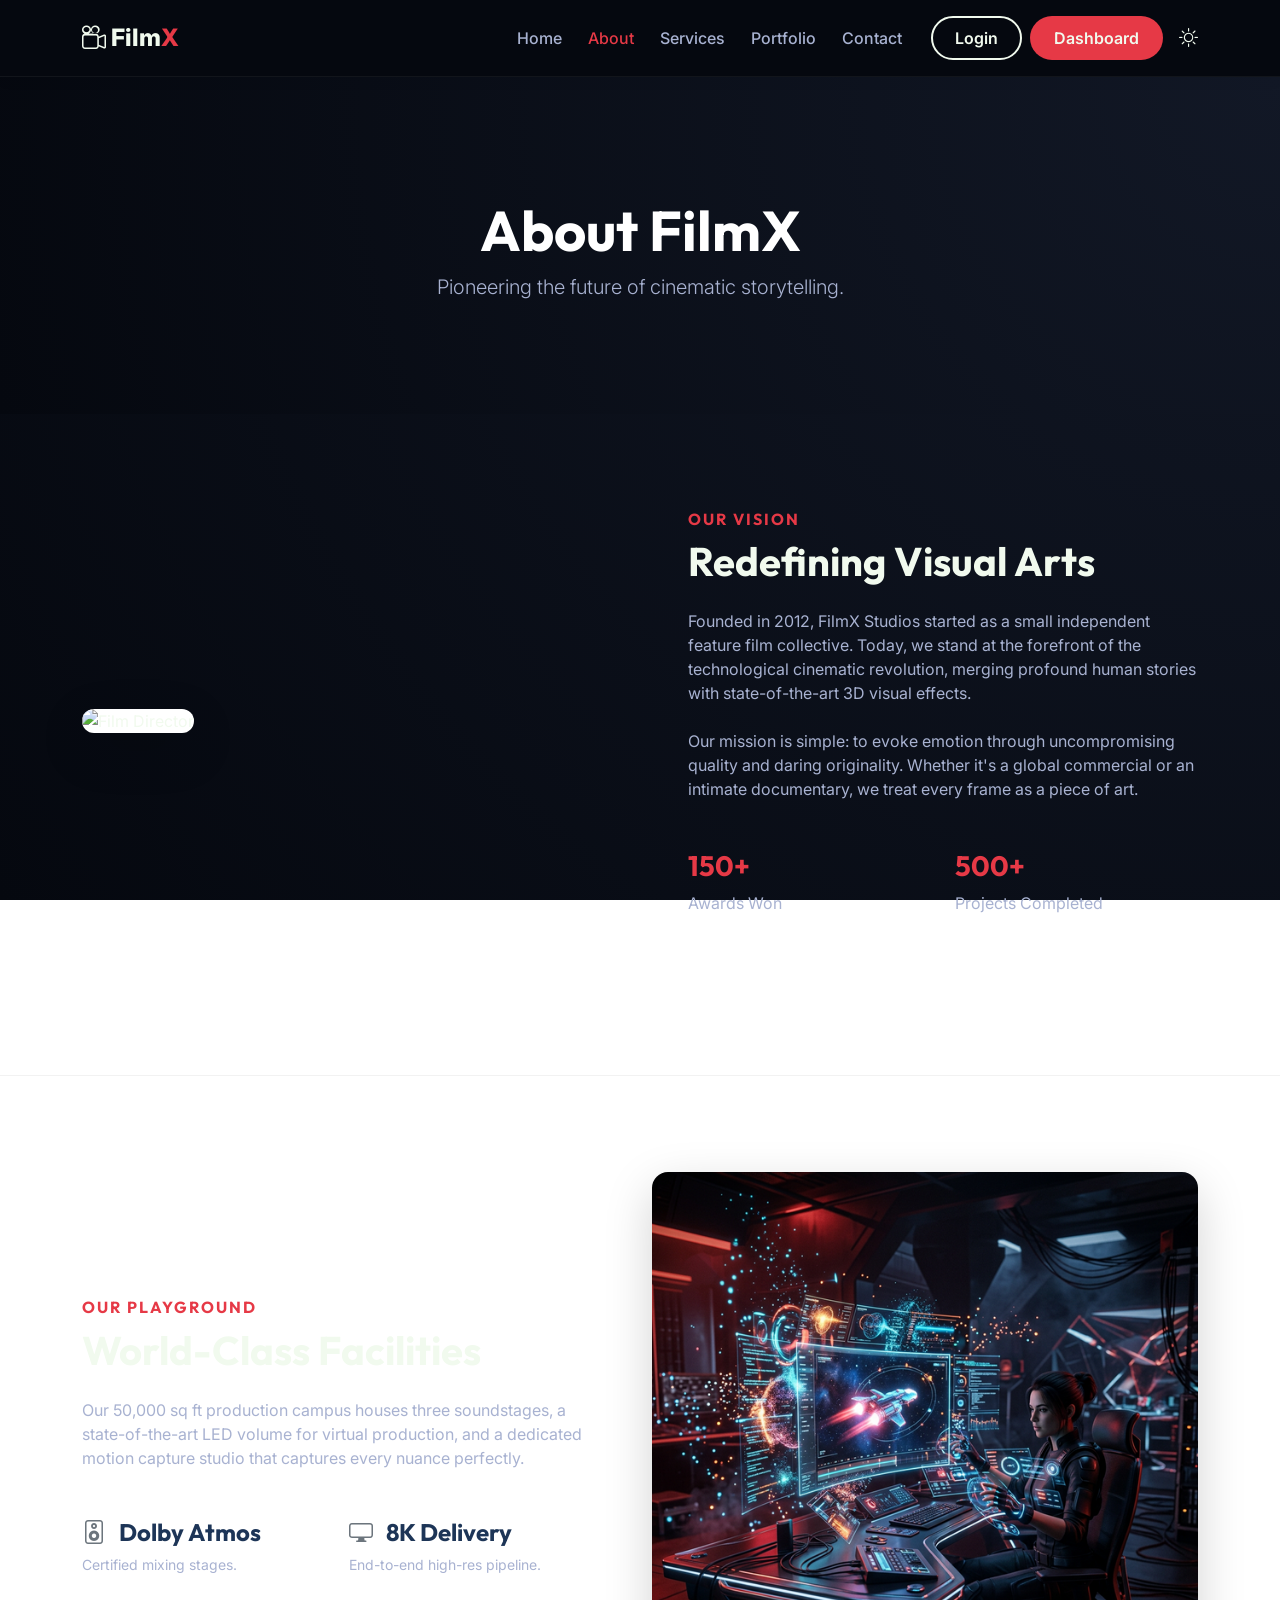
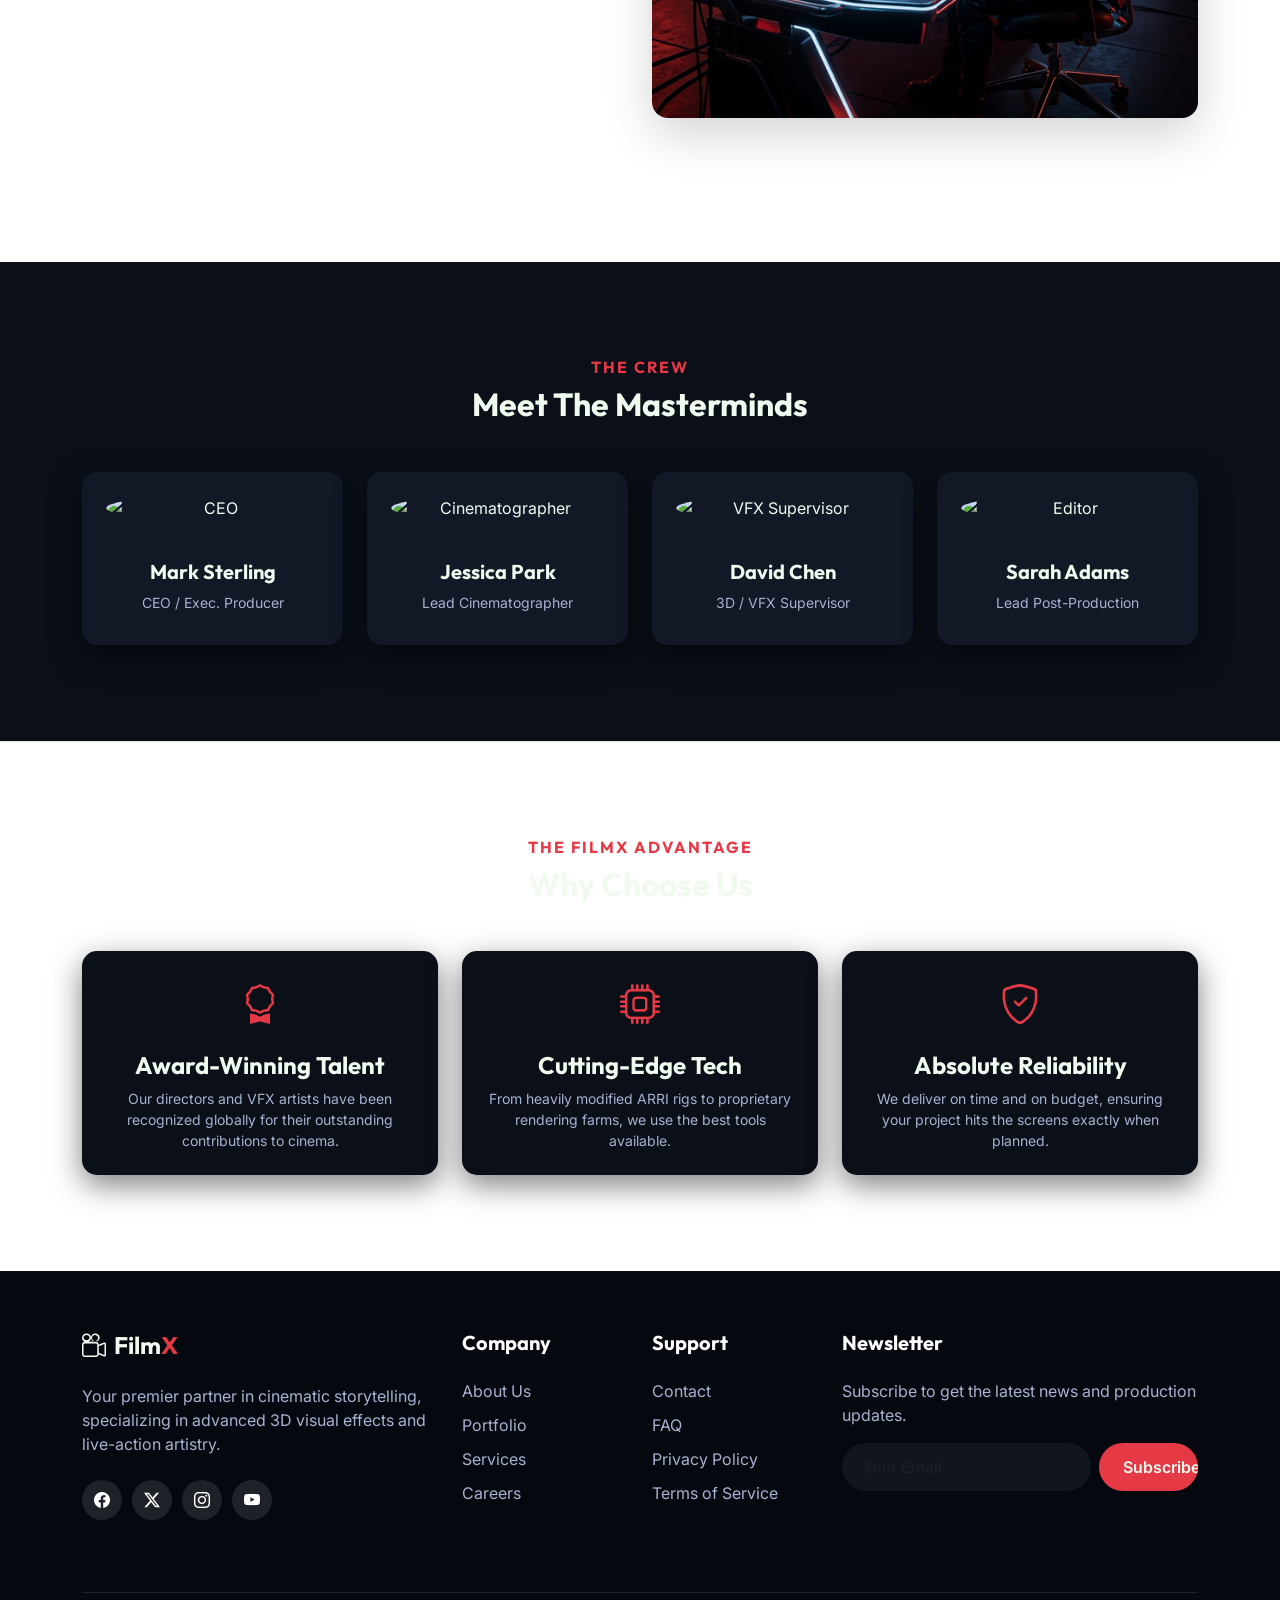
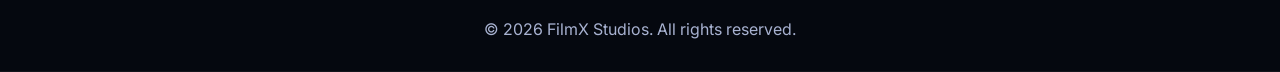
==== about.html @ af76c704 "first commit" ====
<!DOCTYPE html>
<html lang="en" dir="ltr">

<head>
    <meta charset="UTF-8">
    <meta name="viewport" content="width=device-width, initial-scale=1.0">
    <title>About Us - FilmX Studios</title>
    <!-- Bootstrap 5 CSS -->
    <link href="https://cdn.jsdelivr.net/npm/bootstrap@5.3.2/dist/css/bootstrap.min.css" rel="stylesheet">
    <!-- Bootstrap Icons -->
    <link rel="stylesheet" href="https://cdn.jsdelivr.net/npm/bootstrap-icons/font/bootstrap-icons.css">
    <!-- Google Fonts -->
    <link
        href="https://fonts.googleapis.com/css2?family=Inter:wght@400;500;600&family=Outfit:wght@500;700;800&display=swap"
        rel="stylesheet">
    <!-- Custom CSS -->
    <link rel="stylesheet" href="assets/css/style.css">
</head>

<body class="dark-mode">

    <!-- Navbar -->
    <nav class="navbar navbar-expand-lg sticky-top">
        <div class="container">
            <a class="navbar-brand" href="index.html">
                <i class="bi bi-camera-reels"></i> Film<span>X</span>
            </a>
            <button class="navbar-toggler" type="button" data-bs-toggle="offcanvas" data-bs-target="#mobileMenu"
                aria-controls="mobileMenu">
                <span class="navbar-toggler-icon"></span>
            </button>
            <div class="collapse navbar-collapse d-none d-lg-flex" id="navbarNav">
                <ul class="navbar-nav ms-auto align-items-center">
                    <li class="nav-item"><a class="nav-link" href="index.html">Home</a></li>
                    <li class="nav-item"><a class="nav-link active" href="about.html">About</a></li>
                    <li class="nav-item"><a class="nav-link" href="services.html">Services</a></li>
                    <li class="nav-item"><a class="nav-link" href="portfolio.html">Portfolio</a></li>
                    <li class="nav-item"><a class="nav-link" href="contact.html">Contact</a></li>
                    <li class="nav-item ms-3"><a class="btn btn-outline-main" href="login.html">Login</a></li>
                    <li class="nav-item ms-2"><a class="btn btn-main" href="dashboard.html">Dashboard</a></li>
                    <li class="nav-item ms-3">
                        <a id="themeToggle" title="Toggle Theme"><i class="bi bi-sun"></i></a>
                    </li>
                </ul>
            </div>
        </div>
    </nav>

    <!-- Mobile Menu -->
    <div class="offcanvas offcanvas-end" tabindex="-1" id="mobileMenu" aria-labelledby="mobileMenuLabel">
        <div class="offcanvas-header">
            <h5 class="offcanvas-title navbar-brand" id="mobileMenuLabel"><i class="bi bi-camera-reels"></i>
                Film<span>X</span></h5>
            <button type="button" class="btn-close text-reset" data-bs-dismiss="offcanvas" aria-label="Close"></button>
        </div>
        <div class="offcanvas-body">
            <ul class="navbar-nav align-items-start">
                <li class="nav-item w-100"><a class="nav-link" href="index.html">Home</a></li>
                <li class="nav-item w-100"><a class="nav-link active" href="about.html">About</a></li>
                <li class="nav-item w-100"><a class="nav-link" href="services.html">Services</a></li>
                <li class="nav-item w-100"><a class="nav-link" href="portfolio.html">Portfolio</a></li>
                <li class="nav-item w-100"><a class="nav-link" href="contact.html">Contact</a></li>
                <li class="nav-item w-100 mt-2"><a class="nav-link themeToggle" style="cursor:pointer;"><i
                            class="bi bi-sun me-2"></i> Toggle Theme</a></li>
                <li class="nav-item mt-4 w-100"><a class="btn btn-outline-main d-block w-100 mb-2"
                        href="login.html">Login</a></li>
                <li class="nav-item w-100"><a class="btn btn-main d-block w-100" href="dashboard.html">Dashboard</a>
                </li>
            </ul>
        </div>
    </div>

    <!-- Page Header -->
    <section class="py-5" style="background: var(--bg-gradient); color: white;">
        <div class="container py-5 text-center mt-4">
            <h1 class="display-4 fw-bold">About FilmX</h1>
            <p class="lead" style="color: #a8b2d1;">Pioneering the future of cinematic storytelling.</p>
        </div>
    </section>

    <!-- About Content -->
    <section class="py-5">
        <div class="container py-5">
            <div class="row align-items-center mb-5">
                <div class="col-lg-6 mb-4 mb-lg-0">
                    <img src="https://images.unsplash.com/photo-1598899134739-24c46f58b8c0?crop=entropy&cs=tinysrgb&fit=max&fm=jpg&ixid=M3wxMTc3M3wwfDF8c2VhcmNofDF8fGZpbG0lMjBkaXJlY3RvcnxlbnwwfHx8fDE3MTEzMDk1NTB8MA&ixlib=rb-4.0.3&q=80&w=600"
                        alt="Film Director" class="img-fluid rounded-4 shadow-lg card-3d w-100">
                </div>
                <div class="col-lg-6 ps-lg-5">
                    <h6 class="text-uppercase fw-bold" style="color: var(--secondary); letter-spacing: 2px;">Our Vision
                    </h6>
                    <h2 class="display-6 fw-bold mb-4">Redefining Visual Arts</h2>
                    <p class="mb-4 text-muted">
                        Founded in 2012, FilmX Studios started as a small independent feature film collective. Today, we
                        stand at the forefront of the technological cinematic revolution, merging profound human stories
                        with state-of-the-art 3D visual effects.
                    </p>
                    <p class="mb-4 text-muted">
                        Our mission is simple: to evoke emotion through uncompromising quality and daring originality.
                        Whether it's a global commercial or an intimate documentary, we treat every frame as a piece of
                        art.
                    </p>
                    <div class="row g-4 mt-2">
                        <div class="col-sm-6">
                            <h3 class="fw-bold" style="color: var(--secondary);">150+</h3>
                            <p class="text-muted">Awards Won</p>
                        </div>
                        <div class="col-sm-6">
                            <h3 class="fw-bold" style="color: var(--secondary);">500+</h3>
                            <p class="text-muted">Projects Completed</p>
                        </div>
                    </div>
                </div>
            </div>
        </div>
    </section>

    <!-- Studio Facilities Section -->
    <section class="py-5" style="border-top: 1px solid rgba(0,0,0,0.05);">
        <div class="container py-5">
            <div class="row align-items-center flex-row-reverse mb-5">
                <div class="col-lg-6 mb-4 mb-lg-0">
                    <img src="assets/images/vfx.png" alt="Studio Facilities"
                        class="img-fluid rounded-4 shadow-lg card-3d w-100">
                </div>
                <div class="col-lg-6 pe-lg-5">
                    <h6 class="text-uppercase fw-bold" style="color: var(--secondary); letter-spacing: 2px;">Our
                        Playground</h6>
                    <h2 class="display-6 fw-bold mb-4">World-Class Facilities</h2>
                    <p class="mb-4 text-muted">
                        Our 50,000 sq ft production campus houses three soundstages, a state-of-the-art LED volume for
                        virtual production, and a dedicated motion capture studio that captures every nuance perfectly.
                    </p>
                    <div class="row g-4 mt-2">
                        <div class="col-sm-6">
                            <h4 class="fw-bold" style="color: var(--text-dark);"><i
                                    class="bi bi-speaker fs-4 text-secondary me-2"></i> Dolby Atmos</h4>
                            <p class="text-muted small">Certified mixing stages.</p>
                        </div>
                        <div class="col-sm-6">
                            <h4 class="fw-bold" style="color: var(--text-dark);"><i
                                    class="bi bi-display fs-4 text-secondary me-2"></i> 8K Delivery</h4>
                            <p class="text-muted small">End-to-end high-res pipeline.</p>
                        </div>
                    </div>
                </div>
            </div>
        </div>
    </section>

    <!-- Team Section -->
    <section class="py-5 bg-light-custom">
        <div class="container py-5">
            <div class="text-center mb-5">
                <h6 class="text-uppercase fw-bold" style="color: var(--secondary); letter-spacing: 2px;">The Crew</h6>
                <h2 class="fw-bold">Meet The Masterminds</h2>
            </div>
            <div class="row g-4">
                <div class="col-md-3 col-sm-6">
                    <div class="card card-3d h-100 text-center border-0">
                        <img src="https://images.unsplash.com/photo-1507003211169-0a1dd7228f2d?ixlib=rb-1.2.1&auto=format&fit=facearea&facepad=2&w=256&h=256&q=80"
                            class="card-img-top p-4 rounded-circle" alt="CEO">
                        <div class="card-body">
                            <h5 class="fw-bold">Mark Sterling</h5>
                            <p class="text-muted small">CEO / Exec. Producer</p>
                        </div>
                    </div>
                </div>
                <div class="col-md-3 col-sm-6">
                    <div class="card card-3d h-100 text-center border-0">
                        <img src="https://images.unsplash.com/photo-1438761681033-6461ffad8d80?ixlib=rb-1.2.1&auto=format&fit=facearea&facepad=2&w=256&h=256&q=80"
                            class="card-img-top p-4 rounded-circle" alt="Cinematographer">
                        <div class="card-body">
                            <h5 class="fw-bold">Jessica Park</h5>
                            <p class="text-muted small">Lead Cinematographer</p>
                        </div>
                    </div>
                </div>
                <div class="col-md-3 col-sm-6">
                    <div class="card card-3d h-100 text-center border-0">
                        <img src="https://images.unsplash.com/photo-1500648767791-00dcc994a43e?ixlib=rb-1.2.1&auto=format&fit=facearea&facepad=2&w=256&h=256&q=80"
                            class="card-img-top p-4 rounded-circle" alt="VFX Supervisor">
                        <div class="card-body">
                            <h5 class="fw-bold">David Chen</h5>
                            <p class="text-muted small">3D / VFX Supervisor</p>
                        </div>
                    </div>
                </div>
                <div class="col-md-3 col-sm-6">
                    <div class="card card-3d h-100 text-center border-0">
                        <img src="https://images.unsplash.com/photo-1544005313-94ddf0286df2?ixlib=rb-1.2.1&auto=format&fit=facearea&facepad=2&w=256&h=256&q=80"
                            class="card-img-top p-4 rounded-circle" alt="Editor">
                        <div class="card-body">
                            <h5 class="fw-bold">Sarah Adams</h5>
                            <p class="text-muted small">Lead Post-Production</p>
                        </div>
                    </div>
                </div>
            </div>
        </div>
    </section>

    <!-- Why Choose Us -->
    <section class="py-5 border-top" style="border-color: rgba(0,0,0,0.05);">
        <div class="container py-5 text-center">
            <h6 class="text-uppercase fw-bold" style="color: var(--secondary); letter-spacing: 2px;">The FilmX Advantage
            </h6>
            <h2 class="fw-bold mb-5">Why Choose Us</h2>
            <div class="row g-4 justify-content-center">
                <div class="col-md-4">
                    <div class="card card-3d p-4 border-0 h-100 bg-light-custom">
                        <i class="bi bi-award fs-1 mb-3" style="color: var(--secondary);"></i>
                        <h4 class="fw-bold">Award-Winning Talent</h4>
                        <p class="text-muted small mb-0">Our directors and VFX artists have been recognized globally for
                            their outstanding contributions to cinema.</p>
                    </div>
                </div>
                <div class="col-md-4">
                    <div class="card card-3d p-4 border-0 h-100 bg-light-custom">
                        <i class="bi bi-cpu fs-1 mb-3" style="color: var(--secondary);"></i>
                        <h4 class="fw-bold">Cutting-Edge Tech</h4>
                        <p class="text-muted small mb-0">From heavily modified ARRI rigs to proprietary rendering farms,
                            we use the best tools available.</p>
                    </div>
                </div>
                <div class="col-md-4">
                    <div class="card card-3d p-4 border-0 h-100 bg-light-custom">
                        <i class="bi bi-shield-check fs-1 mb-3" style="color: var(--secondary);"></i>
                        <h4 class="fw-bold">Absolute Reliability</h4>
                        <p class="text-muted small mb-0">We deliver on time and on budget, ensuring your project hits
                            the screens exactly when planned.</p>
                    </div>
                </div>
            </div>
        </div>
    </section>

    <!-- Footer -->
    <footer class="footer">
        <div class="container">
            <div class="row g-4">
                <div class="col-lg-4 col-md-6 mb-4">
                    <h4 class="fw-bold mb-4" style="color: var(--tertiary);">
                        <i class="bi bi-camera-reels me-2"></i>Film<span style="color: var(--secondary);">X</span>
                    </h4>
                    <p class="mb-4" style="color: #a8b2d1;">Your premier partner in cinematic storytelling, specializing
                        in advanced 3D visual effects and live-action artistry.</p>
                    <div class="d-flex">
                        <a href="#" class="social-icon"><i class="bi bi-facebook"></i></a>
                        <a href="#" class="social-icon"><i class="bi bi-twitter-x"></i></a>
                        <a href="#" class="social-icon"><i class="bi bi-instagram"></i></a>
                        <a href="#" class="social-icon"><i class="bi bi-youtube"></i></a>
                    </div>
                </div>
                <div class="col-lg-2 col-md-6 mb-4">
                    <h5 class="fw-bold mb-4 text-white">Company</h5>
                    <a href="about.html" class="footer-link d-block">About Us</a>
                    <a href="portfolio.html" class="footer-link d-block">Portfolio</a>
                    <a href="services.html" class="footer-link d-block">Services</a>
                    <a href="#" class="footer-link d-block">Careers</a>
                </div>
                <div class="col-lg-2 col-md-6 mb-4">
                    <h5 class="fw-bold mb-4 text-white">Support</h5>
                    <a href="contact.html" class="footer-link d-block">Contact</a>
                    <a href="#" class="footer-link d-block">FAQ</a>
                    <a href="#" class="footer-link d-block">Privacy Policy</a>
                    <a href="#" class="footer-link d-block">Terms of Service</a>
                </div>
                <div class="col-lg-4 col-md-6 mb-4">
                    <h5 class="fw-bold mb-4 text-white">Newsletter</h5>
                    <p style="color: #a8b2d1;">Subscribe to get the latest news and production updates.</p>
                    <form class="d-flex gap-2">
                        <input type="email" class="form-control rounded-pill border-0" placeholder="Your Email">
                        <button type="submit" class="btn btn-main">Subscribe</button>
                    </form>
                </div>
            </div>
            <div class="border-top mt-5 pt-4 text-center" style="border-color: rgba(255,255,255,0.1) !important;">
                <p class="mb-0" style="color: #a8b2d1;">&copy; 2026 FilmX Studios. All rights reserved.</p>
            </div>
        </div>
    </footer>

    <!-- Back to Top Button -->
    <button id="backToTop" title="Go to top"><i class="bi bi-arrow-up"></i></button>

    <!-- Bootstrap 5 JS Bundle & Scripts -->
    <script src="https://cdn.jsdelivr.net/npm/bootstrap@5.3.2/dist/js/bootstrap.bundle.min.js"></script>
    <script src="assets/js/script.js"></script>
</body>

</html>
---- assets/css/style.css ----
:root {
  /* 3 Core Colors */
  --primary: #0d1b2a;
  --secondary: #e63946;
  --tertiary: #f1faee;

  --text-dark: #1d3557;
  --text-light: #f1faee;

  /* Background gradients for 3D depth */
  --bg-gradient: radial-gradient(circle at top right, #121826, #05080f);
}

body {
  font-family: 'Inter', 'Roboto', sans-serif;
  background-color: #f4f6f9;
  color: var(--text-dark);
  transition: background-color 0.3s, color 0.3s;
  overflow-x: hidden;
}

/* Dark Mode */
body.dark-mode {
  background: var(--bg-gradient);
  background-attachment: fixed;
  color: var(--text-light);
}

body.dark-mode .bg-light-custom {
  background-color: #0a0f18 !important;
}

body.dark-mode .card {
  background-color: #121826;
  color: var(--text-light);
  border: 1px solid rgba(255, 255, 255, 0.05);
  box-shadow: 0 10px 30px rgba(0, 0, 0, 0.5);
}

body.dark-mode .navbar,
body.dark-mode .footer {
  background-color: #05080f !important;
  border-bottom: 1px solid rgba(255, 255, 255, 0.05);
}

body.dark-mode .text-muted {
  color: #a8b2d1 !important;
}

/* Typography elements */
h1,
h2,
h3,
h4,
h5,
h6 {
  font-family: 'Outfit', sans-serif;
  font-weight: 700;
}

/* Reusable Buttons */
.btn-main {
  background-color: var(--secondary);
  color: var(--text-light);
  padding: 10px 24px;
  border-radius: 50px;
  font-weight: 600;
  border: none;
  transition: all 0.3s ease;
  position: relative;
  overflow: hidden;
  z-index: 1;
}

.btn-main::before {
  content: '';
  position: absolute;
  top: 0;
  left: 0;
  width: 0%;
  height: 100%;
  background: rgba(0, 0, 0, 0.2);
  transition: width 0.3s ease;
  z-index: -1;
}

.btn-main:hover::before {
  width: 100%;
}

.btn-main:hover {
  color: #fff;
  transform: translateY(-2px);
  box-shadow: 0 4px 15px rgba(230, 57, 70, 0.4);
}

.btn-outline-main {
  border: 2px solid var(--secondary);
  color: var(--secondary);
  padding: 8px 22px;
  border-radius: 50px;
  font-weight: 600;
  transition: all 0.3s ease;
  background: transparent;
}

.btn-outline-main:hover {
  background-color: var(--secondary);
  color: #fff;
  transform: translateY(-2px);
  box-shadow: 0 4px 15px rgba(230, 57, 70, 0.3);
}

body.dark-mode .btn-outline-main {
  color: var(--tertiary);
  border-color: var(--tertiary);
}

body.dark-mode .btn-outline-main:hover {
  background-color: var(--tertiary);
  color: var(--primary);
  box-shadow: 0 4px 15px rgba(241, 250, 238, 0.2);
}

/* Navbar */
.navbar {
  padding: 15px 0;
  background-color: #fff;
  box-shadow: 0 2px 15px rgba(0, 0, 0, 0.05);
  transition: all 0.3s ease;
}

.navbar-brand {
  font-size: 1.5rem;
  font-weight: 800;
  color: var(--primary) !important;
}

.navbar-brand span {
  color: var(--secondary);
}

body.dark-mode .navbar-brand {
  color: var(--tertiary) !important;
}

.nav-link {
  font-weight: 500;
  margin: 0 5px;
  color: var(--primary);
  transition: color 0.3s;
}

.nav-link:hover,
.nav-link.active {
  color: var(--secondary) !important;
}

body.dark-mode .nav-link {
  color: #a8b2d1;
}

body.dark-mode .nav-link:hover,
body.dark-mode .nav-link.active {
  color: var(--secondary) !important;
}

#themeToggle {
  cursor: pointer;
  font-size: 1.2rem;
  color: var(--primary);
  transition: transform 0.3s;
}

#themeToggle:hover {
  transform: scale(1.1);
}

body.dark-mode #themeToggle {
  color: var(--tertiary);
}

/* Offcanvas Mobile Menu */
.offcanvas {
  background-color: var(--tertiary);
}

body.dark-mode .offcanvas {
  background-color: var(--primary);
}

/* Hero Section */
.hero-section {
  position: relative;
  height: 100vh;
  min-height: 600px;
  display: flex;
  align-items: center;
  justify-content: center;
  color: white;
  text-align: center;
  overflow: hidden;
}

.hero-bg-video {
  position: absolute;
  top: 50%;
  left: 50%;
  min-width: 100%;
  min-height: 100%;
  width: auto;
  height: auto;
  transform: translate(-50%, -50%);
  z-index: -2;
  object-fit: cover;
}

.hero-overlay {
  position: absolute;
  top: 0;
  left: 0;
  width: 100%;
  height: 100%;
  background: linear-gradient(to bottom, rgba(13, 27, 42, 0.7), rgba(13, 27, 42, 0.9));
  z-index: -1;
}

.hero-content h1 {
  font-size: 4rem;
  font-weight: 800;
  text-shadow: 0 4px 20px rgba(0, 0, 0, 0.5);
  margin-bottom: 20px;
  background: linear-gradient(90deg, #fff, #a8b2d1);
  -webkit-background-clip: text;
  -webkit-text-fill-color: transparent;
}

.hero-content p {
  font-size: 1.25rem;
  margin-bottom: 30px;
  max-width: 700px;
  margin-left: auto;
  margin-right: auto;
  opacity: 0.9;
}

/* 3D Cards */
.card-3d {
  border: none;
  border-radius: 15px;
  overflow: hidden;
  transition: transform 0.4s cubic-bezier(0.175, 0.885, 0.32, 1.275), box-shadow 0.4s;
  background: #fff;
  box-shadow: 0 10px 30px rgba(0, 0, 0, 0.05);
  transform-style: preserve-3d;
}

.card-3d:hover {
  transform: translateY(-10px) rotateX(2deg) rotateY(2deg);
  box-shadow: 0 20px 40px rgba(0, 0, 0, 0.15);
}

body.dark-mode .card-3d:hover {
  box-shadow: 0 20px 40px rgba(0, 0, 0, 0.6), 0 0 20px rgba(230, 57, 70, 0.2);
}

.card-img-wrapper {
  overflow: hidden;
}

.card-img-wrapper img {
  width: 100%;
  height: 250px;
  object-fit: cover;
  transition: transform 0.5s ease;
}

.card-3d:hover .card-img-wrapper img {
  transform: scale(1.1);
}

/* Feature Icon */
.feature-icon-wrapper {
  width: 80px;
  height: 80px;
  border-radius: 50%;
  background: rgba(230, 57, 70, 0.1);
  display: flex;
  align-items: center;
  justify-content: center;
  margin: 0 auto 20px;
  font-size: 2rem;
  color: var(--secondary);
  transition: all 0.3s;
}

.card-3d:hover .feature-icon-wrapper {
  background: var(--secondary);
  color: #fff;
  transform: rotateY(180deg);
}

/* Footer */
.footer {
  background-color: var(--primary);
  color: var(--text-light);
  padding: 60px 0 30px;
}

.footer-link {
  color: #a8b2d1;
  text-decoration: none;
  transition: color 0.3s, transform 0.3s;
  display: inline-block;
  margin-bottom: 10px;
}

.footer-link:hover {
  color: var(--secondary);
  transform: translateX(5px);
}

.social-icon {
  width: 40px;
  height: 40px;
  border-radius: 50%;
  background: rgba(255, 255, 255, 0.1);
  display: inline-flex;
  align-items: center;
  justify-content: center;
  color: #fff;
  text-decoration: none;
  transition: all 0.3s;
  margin-right: 10px;
}

.social-icon:hover {
  background: var(--secondary);
  color: #fff;
  transform: translateY(-3px);
}

/* Back to Top */
#backToTop {
  position: fixed;
  bottom: 30px;
  right: 30px;
  width: 50px;
  height: 50px;
  border-radius: 50%;
  background-color: var(--secondary);
  color: #fff;
  border: none;
  font-size: 1.5rem;
  display: none;
  align-items: center;
  justify-content: center;
  cursor: pointer;
  z-index: 999;
  box-shadow: 0 4px 15px rgba(230, 57, 70, 0.4);
  transition: all 0.3s;
}

#backToTop:hover {
  transform: translateY(-5px);
  box-shadow: 0 6px 20px rgba(230, 57, 70, 0.6);
}

/* Auth Pages */
.auth-wrapper {
  min-height: 100vh;
  display: flex;
  align-items: center;
  justify-content: center;
  background-size: cover;
  background-position: center;
  position: relative;
}

.auth-wrapper::before {
  content: '';
  position: absolute;
  top: 0;
  left: 0;
  right: 0;
  bottom: 0;
  background: rgba(13, 27, 42, 0.85);
  /* strict primary color overlay */
}

.auth-card {
  position: relative;
  z-index: 1;
  background: rgba(255, 255, 255, 0.1);
  backdrop-filter: blur(15px);
  -webkit-backdrop-filter: blur(15px);
  border: 1px solid rgba(255, 255, 255, 0.2);
  border-radius: 20px;
  padding: 40px;
  width: 100%;
  max-width: 450px;
  color: #fff;
}

/* Inputs */
.form-control {
  padding: 12px 20px;
  border-radius: 50px;
  border: 1px solid #ddd;
}

body.dark-mode .form-control {
  background-color: rgba(255, 255, 255, 0.05);
  border-color: rgba(255, 255, 255, 0.1);
  color: #fff;
}

body.dark-mode .form-control:focus {
  background-color: rgba(255, 255, 255, 0.1);
  color: #fff;
  border-color: var(--secondary);
  box-shadow: 0 0 0 0.25rem rgba(230, 57, 70, 0.25);
}

/* Animations */
@keyframes fadeInUp {
  from {
    opacity: 0;
    transform: translateY(30px);
  }

  to {
    opacity: 1;
    transform: translateY(0);
  }
}

.animate-up {
  animation: fadeInUp 0.8s ease forwards;
}

/* Custom bg-light */
.bg-light-custom {
  background-color: #ffffff;
}

/* --- Dashboard Specific Glassmorphism --- */
.glass-card {
  background: rgba(255, 255, 255, 0.03);
  backdrop-filter: blur(16px);
  -webkit-backdrop-filter: blur(16px);
  border: 1px solid rgba(255, 255, 255, 0.08);
  border-radius: 24px;
  box-shadow: 0 8px 32px rgba(0, 0, 0, 0.2);
  position: relative;
  overflow: hidden;
  transition: all 0.4s cubic-bezier(0.175, 0.885, 0.32, 1.275);
}

.glass-card::before {
  content: "";
  position: absolute;
  top: 0;
  left: -50%;
  width: 100%;
  height: 100%;
  background: linear-gradient(to right, rgba(255, 255, 255, 0) 0%, rgba(255, 255, 255, 0.05) 50%, rgba(255, 255, 255, 0) 100%);
  transform: skewX(-25deg);
  transition: all 0.6s ease;
  z-index: 0;
}

.glass-card:hover {
  transform: translateY(-5px);
  border-color: rgba(230, 57, 70, 0.4);
  box-shadow: 0 15px 40px rgba(230, 57, 70, 0.15);
}

.glass-card:hover::before {
  left: 150%;
}

.glass-card>* {
  position: relative;
  z-index: 1;
}

/* Neon Icon Glow */
.neon-icon-wrapper {
  width: 50px;
  height: 50px;
  border-radius: 12px;
  display: flex;
  align-items: center;
  justify-content: center;
  font-size: 1.5rem;
  background: rgba(255, 255, 255, 0.05);
  box-shadow: inset 0 0 10px rgba(255, 255, 255, 0.05), 0 0 15px currentColor;
  border: 1px solid rgba(255, 255, 255, 0.1);
}

/* Glass Table */
.dash-table {
  border-collapse: separate;
  border-spacing: 0 12px;
}

.dash-table thead th {
  border: none;
  font-weight: 600;
  text-transform: uppercase;
  letter-spacing: 1px;
  font-size: 0.85rem;
}

.dash-table tbody tr {
  background: rgba(255, 255, 255, 0.02);
  transition: all 0.3s ease;
}

.dash-table tbody tr:hover {
  background: rgba(255, 255, 255, 0.06);
  transform: scale(1.01);
  box-shadow: 0 5px 15px rgba(0, 0, 0, 0.2);
}

.dash-table tbody td {
  border: none;
  padding: 18px 20px;
  vertical-align: middle;
}

.dash-table tbody td:first-child {
  border-top-left-radius: 16px;
  border-bottom-left-radius: 16px;
}

.dash-table tbody td:last-child {
  border-top-right-radius: 16px;
  border-bottom-right-radius: 16px;
}

/* Dash Timeline */
.dash-timeline {
  position: relative;
  padding-left: 30px;
}

.dash-timeline::before {
  content: "";
  position: absolute;
  left: 7px;
  top: 5px;
  bottom: 5px;
  width: 2px;
  background: rgba(255, 255, 255, 0.1);
  border-radius: 2px;
}

.dash-timeline-item {
  position: relative;
  margin-bottom: 25px;
}

.dash-timeline-item:last-child {
  margin-bottom: 0;
}

.dash-timeline-item::before {
  content: "";
  position: absolute;
  left: -28px;
  top: 4px;
  width: 12px;
  height: 12px;
  border-radius: 50%;
  background: var(--tertiary);
  border: 2px solid currentColor;
  box-shadow: 0 0 10px currentColor;
  z-index: 1;
}

/* Dashboard Sidebar */
.sidebar {
  min-height: calc(100vh - 76px);
  background-color: #ffffff;
  border-right: 1px solid rgba(0, 0, 0, 0.05);
}

body.dark-mode .sidebar {
  background-color: #0a0f18;
  border-right: 1px solid rgba(255, 255, 255, 0.05);
}

.sidebar-menu a {
  padding: 12px 20px;
  display: block;
  color: var(--text-dark);
  text-decoration: none;
  font-weight: 500;
  transition: all 0.3s;
  border-radius: 8px;
  margin-bottom: 5px;
}

body.dark-mode .sidebar-menu a {
  color: #a8b2d1;
}

.sidebar-menu a:hover,
.sidebar-menu a.active {
  background-color: rgba(230, 57, 70, 0.1);
  color: var(--secondary);
}

/* Responsive adjustments */
@media (max-width: 768px) {
  .hero-content h1 {
    font-size: 2.5rem;
  }

  .auth-card {
    padding: 30px 20px;
  }

  .sidebar {
    min-height: auto;
    border-right: none;
    border-bottom: 1px solid rgba(0, 0, 0, 0.05);
    margin-bottom: 20px;
  }
}
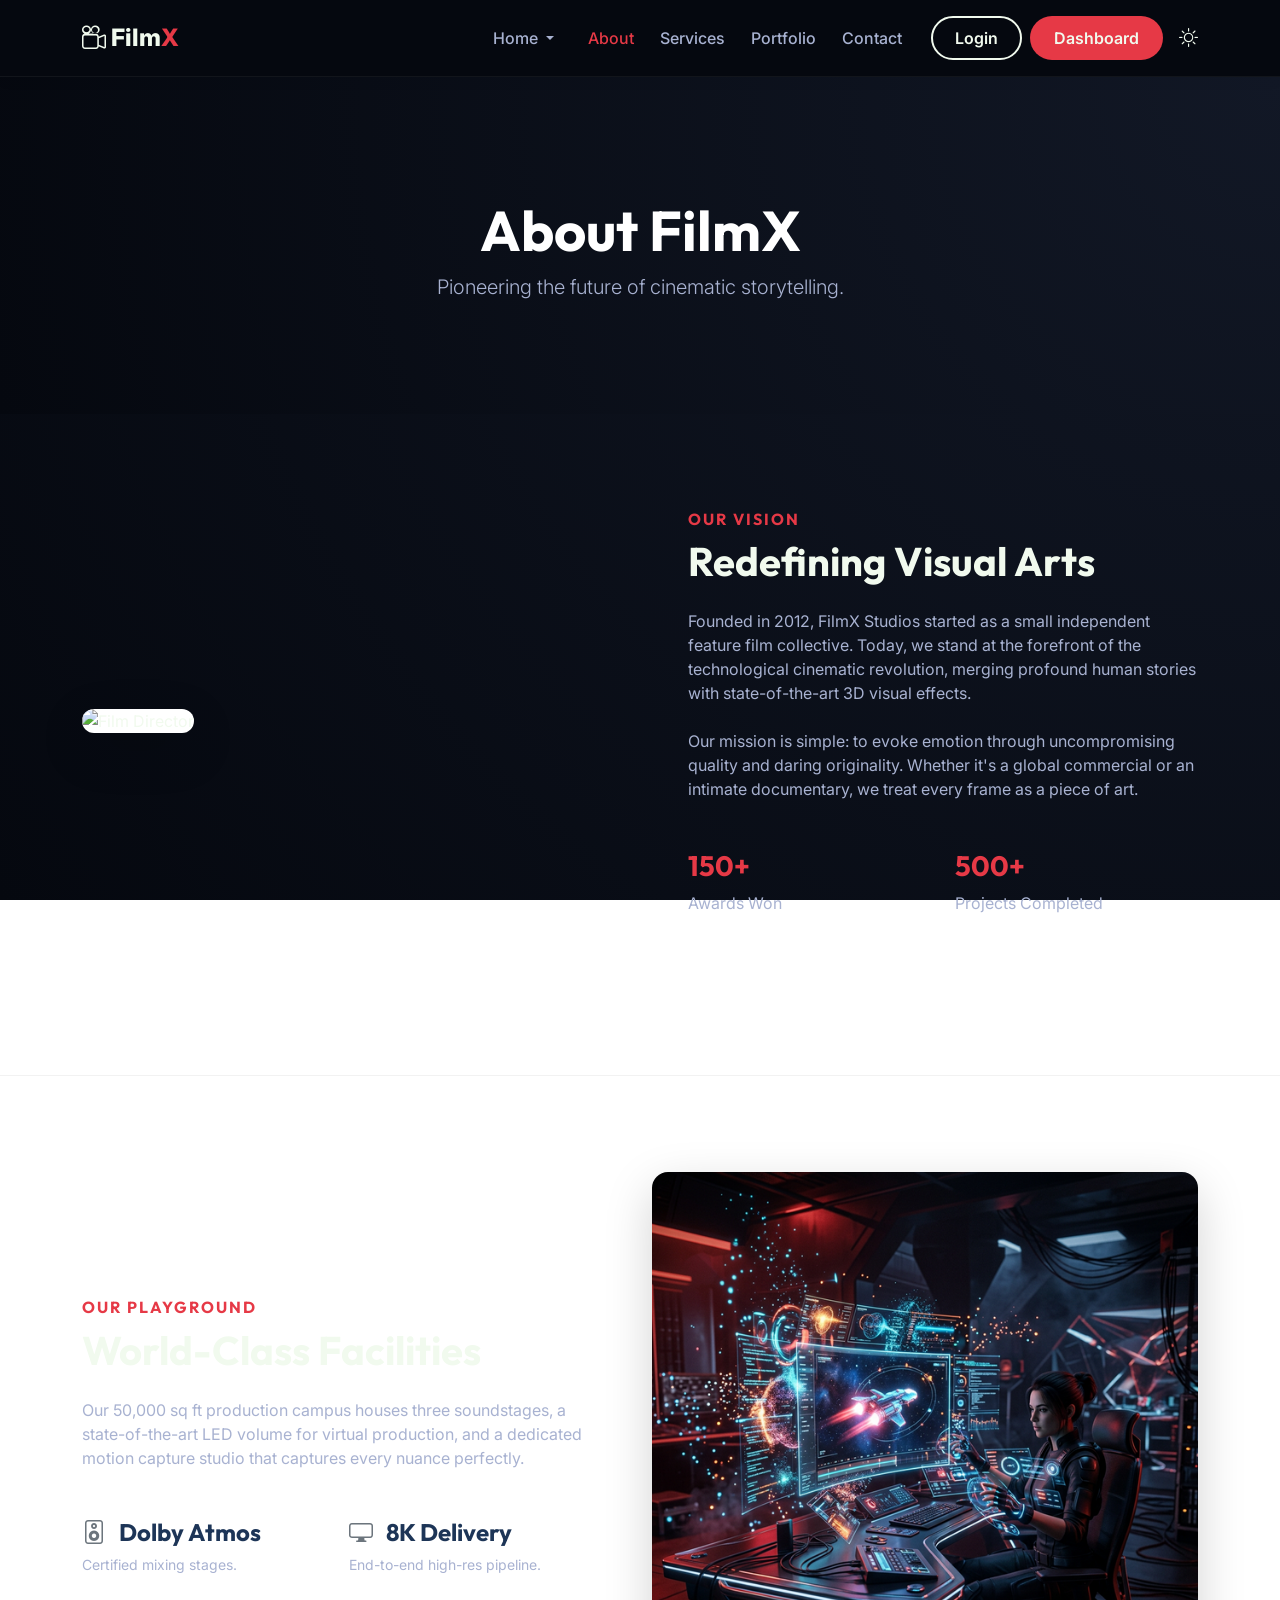
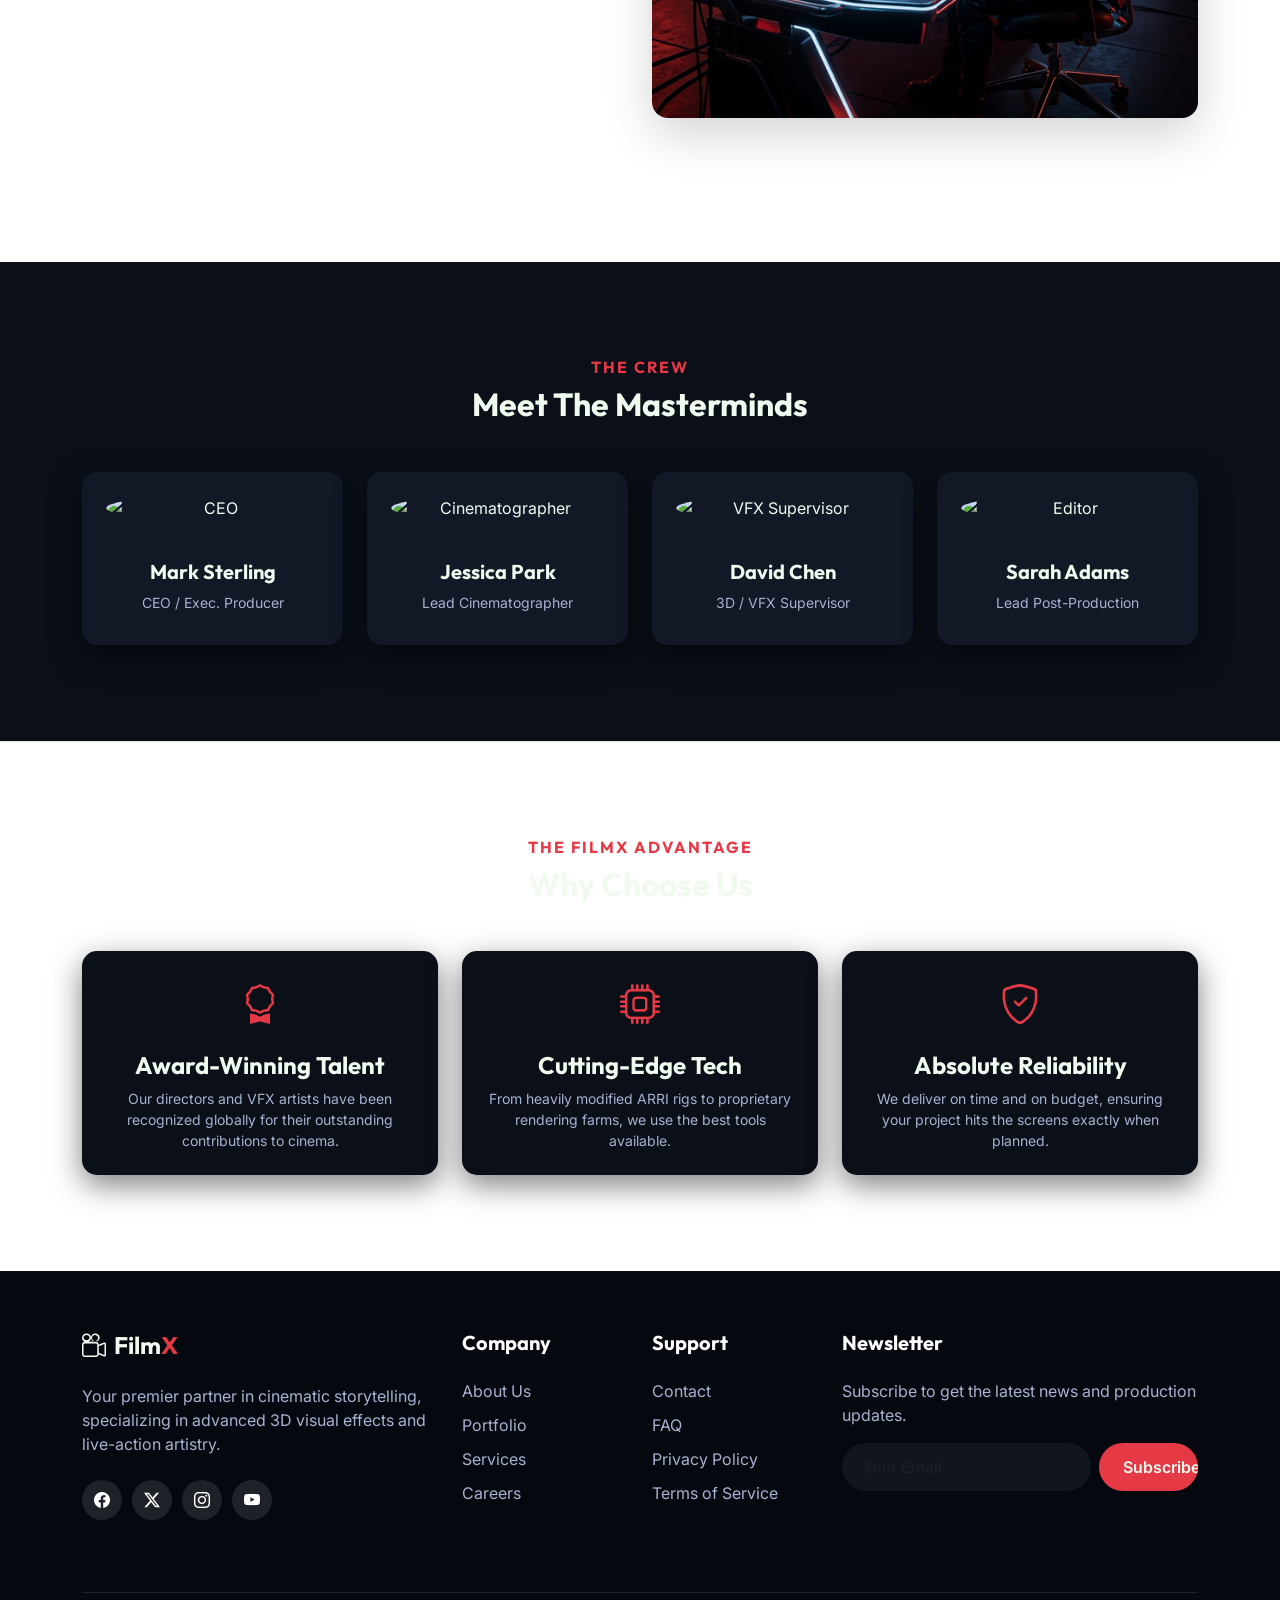
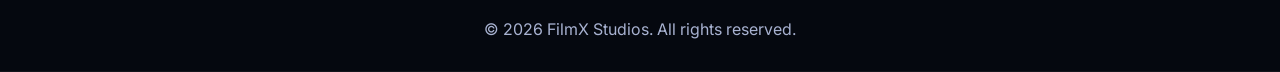
==== commit 226847e7: "1st commit" ====
--- a/about.html
+++ b/about.html
@@ -31,7 +31,16 @@
             </button>
             <div class="collapse navbar-collapse d-none d-lg-flex" id="navbarNav">
                 <ul class="navbar-nav ms-auto align-items-center">
-                    <li class="nav-item"><a class="nav-link" href="index.html">Home</a></li>
+                    <li class="nav-item dropdown me-2">
+                        <a class="nav-link dropdown-toggle" href="#" id="homeDropdown" role="button"
+                            data-bs-toggle="dropdown" aria-expanded="false">
+                            Home
+                        </a>
+                        <ul class="dropdown-menu border-0 shadow-sm" aria-labelledby="homeDropdown">
+                            <li><a class="dropdown-item" href="index.html">Main Home</a></li>
+                            <li><a class="dropdown-item" href="index-2.html">Home 2 (Showreel)</a></li>
+                        </ul>
+                    </li>
                     <li class="nav-item"><a class="nav-link active" href="about.html">About</a></li>
                     <li class="nav-item"><a class="nav-link" href="services.html">Services</a></li>
                     <li class="nav-item"><a class="nav-link" href="portfolio.html">Portfolio</a></li>
@@ -55,7 +64,16 @@
         </div>
         <div class="offcanvas-body">
             <ul class="navbar-nav align-items-start">
-                <li class="nav-item w-100"><a class="nav-link" href="index.html">Home</a></li>
+                <li class="nav-item dropdown w-100">
+                    <a class="nav-link dropdown-toggle" href="#" id="mobileHomeDropdown" role="button"
+                        data-bs-toggle="dropdown" aria-expanded="false">
+                        Home
+                    </a>
+                    <ul class="dropdown-menu border-0" aria-labelledby="mobileHomeDropdown">
+                        <li><a class="dropdown-item" href="index.html">Main Home</a></li>
+                        <li><a class="dropdown-item" href="index-2.html">Home 2 (Showreel)</a></li>
+                    </ul>
+                </li>
                 <li class="nav-item w-100"><a class="nav-link active" href="about.html">About</a></li>
                 <li class="nav-item w-100"><a class="nav-link" href="services.html">Services</a></li>
                 <li class="nav-item w-100"><a class="nav-link" href="portfolio.html">Portfolio</a></li>
